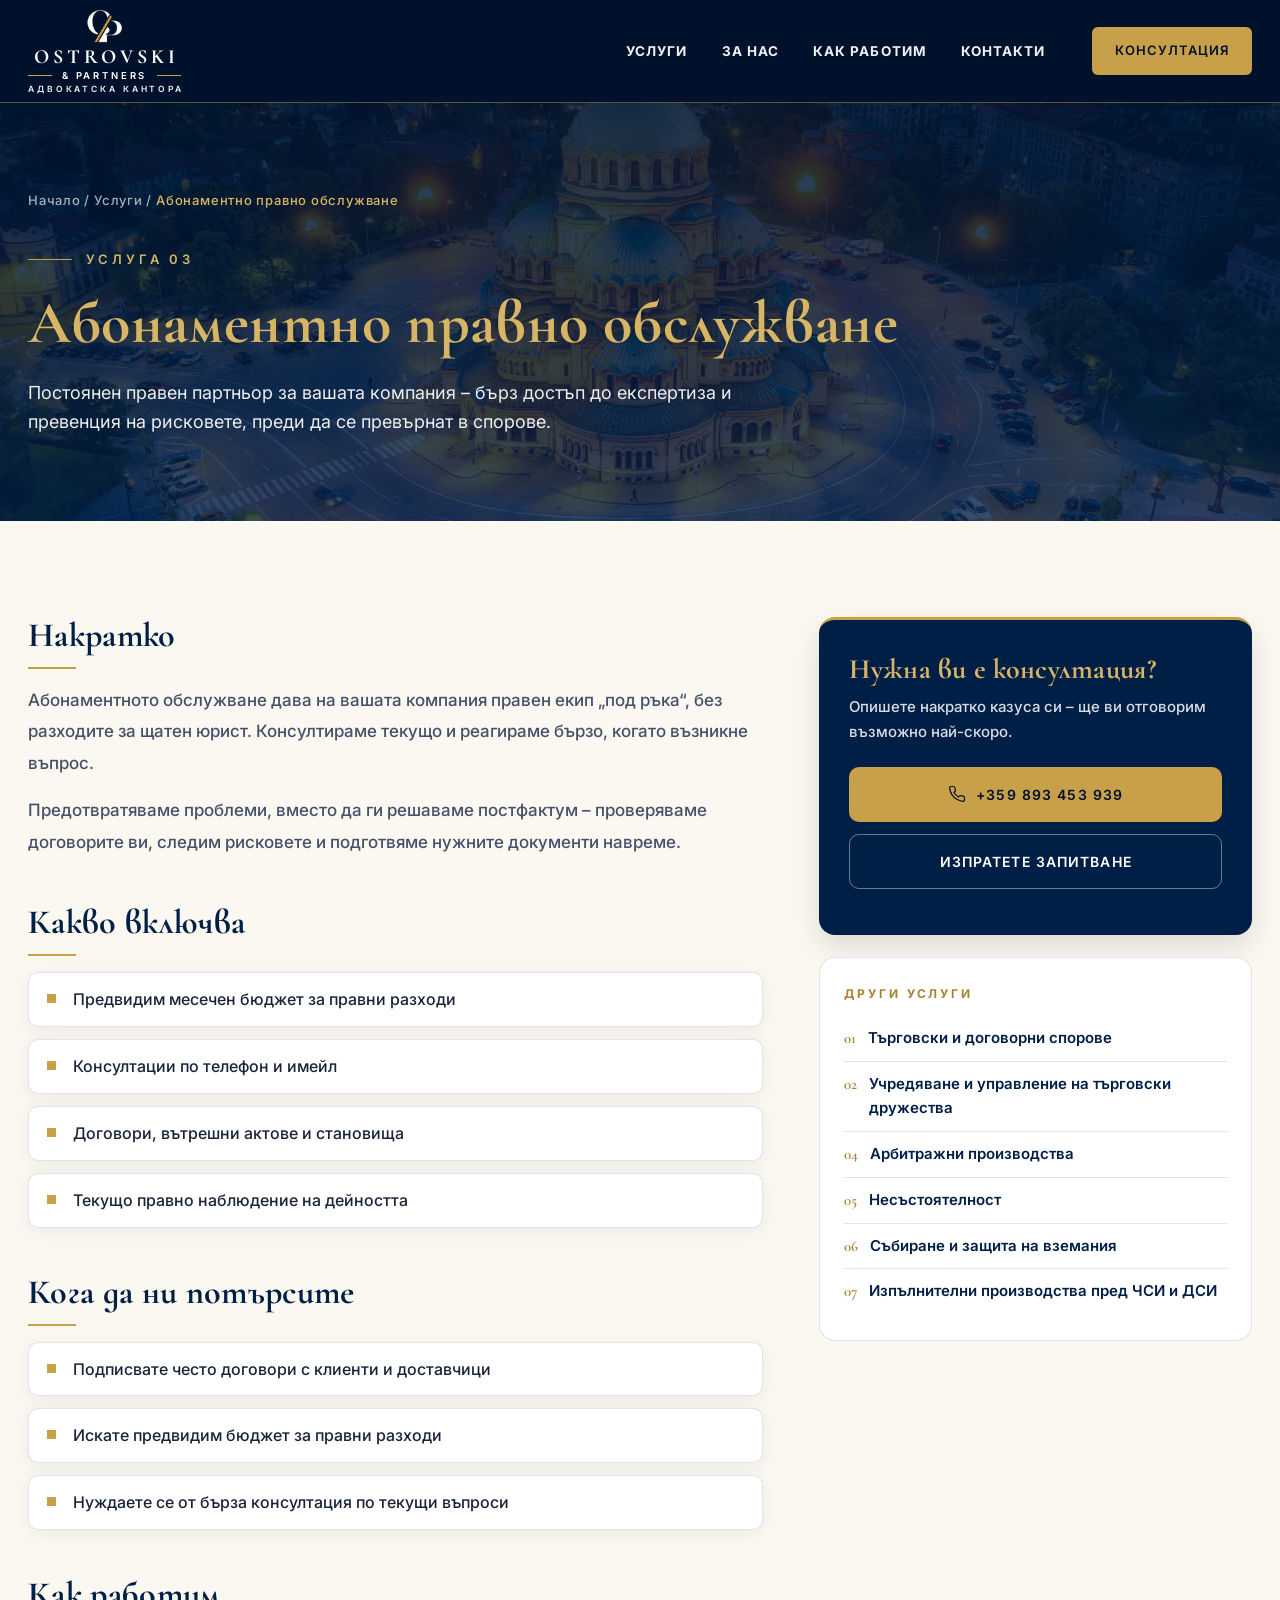
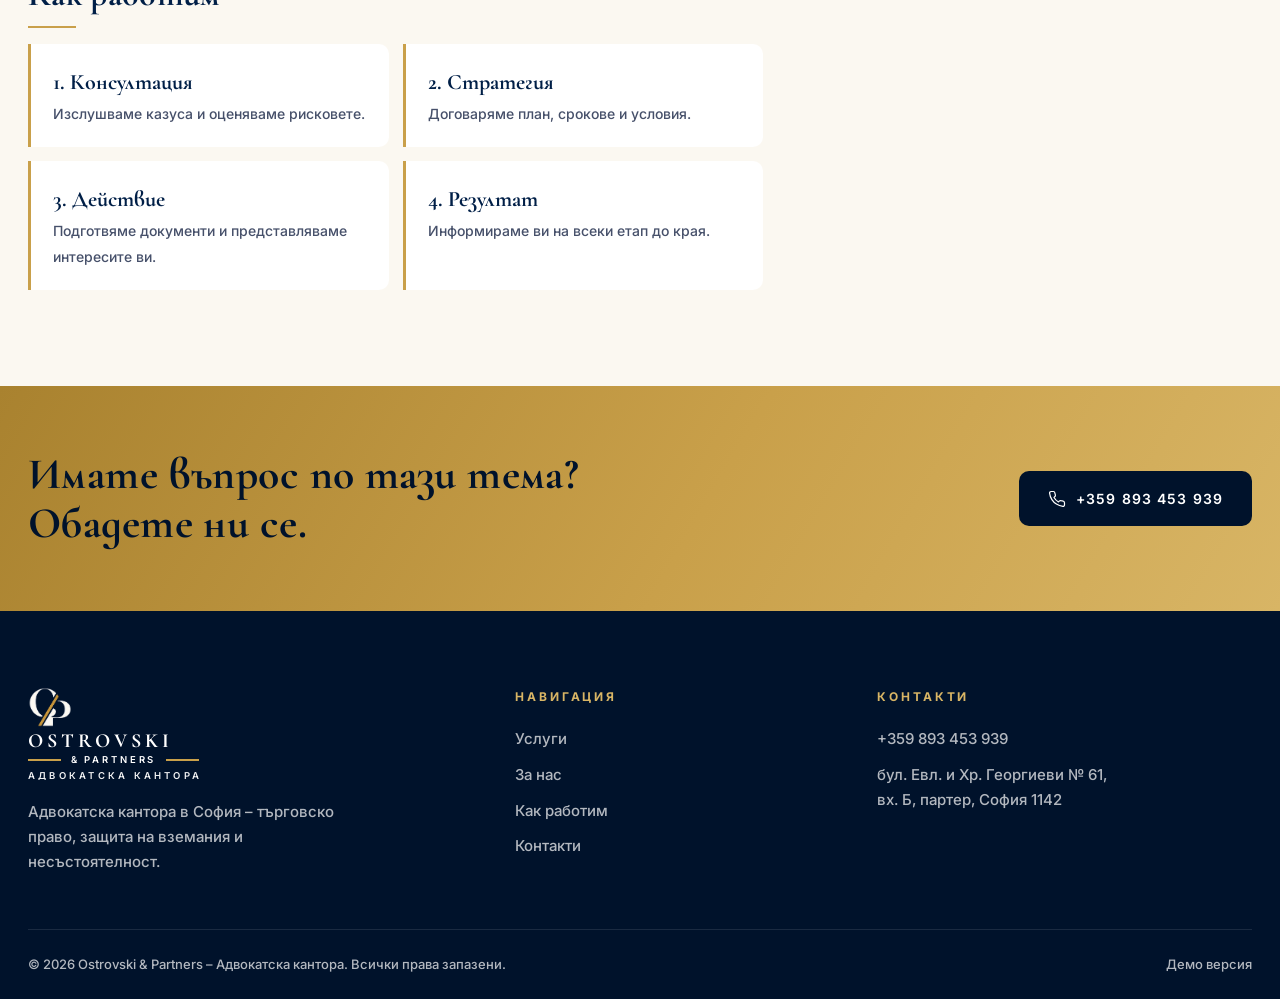
==== abonamentno-obsluzhvane.html @ cc5416cf "Add files via upload" ====
<!DOCTYPE html>
<html lang="bg">
<head>
<meta charset="UTF-8">
<meta name="viewport" content="width=device-width, initial-scale=1">
<title>Абонаментно правно обслужване – Ostrovski &amp; Partners</title>
<meta name="description" content="Постоянен правен партньор за вашата компания – бърз достъп до експертиза и превенция на рисковете, преди да се превърнат в спорове.">
<link rel="preconnect" href="https://fonts.googleapis.com">
<link rel="preconnect" href="https://fonts.gstatic.com" crossorigin>
<link href="https://fonts.googleapis.com/css2?family=Cormorant+Garamond:wght@500;600;700;800&family=Inter:wght@400;500;600;700&display=swap&subset=cyrillic" rel="stylesheet">
<link rel="stylesheet" href="assets/style.css">
</head>
<body>
<!-- SVG символи -->
<svg width="0" height="0" style="position:absolute" aria-hidden="true">
  <defs>
    <symbol id="i-phone" viewBox="0 0 24 24" fill="none" stroke="currentColor" stroke-width="1.6" stroke-linecap="round" stroke-linejoin="round"><path d="M22 16.9v3a2 2 0 0 1-2.2 2 19.8 19.8 0 0 1-8.6-3.1 19.5 19.5 0 0 1-6-6A19.8 19.8 0 0 1 2.1 4.2 2 2 0 0 1 4.1 2h3a2 2 0 0 1 2 1.7c.1 1 .4 1.9.7 2.8a2 2 0 0 1-.5 2.1L8 9.9a16 16 0 0 0 6 6l1.3-1.3a2 2 0 0 1 2.1-.4c.9.3 1.8.6 2.8.7a2 2 0 0 1 1.7 2z"/></symbol>
    <symbol id="i-pin" viewBox="0 0 24 24" fill="none" stroke="currentColor" stroke-width="1.6" stroke-linecap="round" stroke-linejoin="round"><path d="M20 10c0 6-8 12-8 12S4 16 4 10a8 8 0 0 1 16 0z"/><circle cx="12" cy="10" r="3"/></symbol>
    <symbol id="i-clock" viewBox="0 0 24 24" fill="none" stroke="currentColor" stroke-width="1.6" stroke-linecap="round" stroke-linejoin="round"><circle cx="12" cy="12" r="10"/><path d="M12 6v6l4 2"/></symbol>
    <symbol id="i-scale" viewBox="0 0 24 24" fill="none" stroke="currentColor" stroke-width="1.5" stroke-linecap="round" stroke-linejoin="round"><path d="M12 3v18M7 21h10M5 7h14"/><path d="M5 7l-3 7a3.5 3.5 0 0 0 6 0zM19 7l-3 7a3.5 3.5 0 0 0 6 0z"/></symbol>
    <symbol id="i-building" viewBox="0 0 24 24" fill="none" stroke="currentColor" stroke-width="1.5" stroke-linecap="round" stroke-linejoin="round"><path d="M4 21V5l8-3 8 3v16M2 21h20M9 9h2M13 9h2M9 13h2M13 13h2M10 21v-4h4v4"/></symbol>
    <symbol id="i-shield" viewBox="0 0 24 24" fill="none" stroke="currentColor" stroke-width="1.5" stroke-linecap="round" stroke-linejoin="round"><path d="M12 2l8 3v6c0 5-3.5 9.5-8 11-4.5-1.5-8-6-8-11V5z"/><path d="M8.5 12l2.5 2.5 4.5-5"/></symbol>
    <symbol id="i-gavel" viewBox="0 0 24 24" fill="none" stroke="currentColor" stroke-width="1.5" stroke-linecap="round" stroke-linejoin="round"><path d="M14 13l-8.5 8.5M16 16l6-6M8 8l6-6M3 11l6-6 8 8-6 6zM2 21h8"/></symbol>
    <symbol id="i-doc" viewBox="0 0 24 24" fill="none" stroke="currentColor" stroke-width="1.5" stroke-linecap="round" stroke-linejoin="round"><path d="M14 2H6a2 2 0 0 0-2 2v16a2 2 0 0 0 2 2h12a2 2 0 0 0 2-2V8z"/><path d="M14 2v6h6M8 13h8M8 17h5"/></symbol>
    <symbol id="i-coins" viewBox="0 0 24 24" fill="none" stroke="currentColor" stroke-width="1.5" stroke-linecap="round" stroke-linejoin="round"><circle cx="9" cy="9" r="6"/><path d="M15.5 7.5A6 6 0 1 1 8 16M9 7v4M7.5 8.5h3"/></symbol>
    <symbol id="i-lock" viewBox="0 0 24 24" fill="none" stroke="currentColor" stroke-width="1.5" stroke-linecap="round" stroke-linejoin="round"><rect x="4" y="10" width="16" height="11" rx="2"/><path d="M8 10V7a4 4 0 0 1 8 0v3"/></symbol>
    <symbol id="i-mail" viewBox="0 0 24 24" fill="none" stroke="currentColor" stroke-width="1.6" stroke-linecap="round" stroke-linejoin="round"><rect x="3" y="5" width="18" height="14" rx="2"/><path d="M3 7l9 6 9-6"/></symbol>
    <symbol id="i-arrow" viewBox="0 0 24 24" fill="none" stroke="currentColor" stroke-width="2" stroke-linecap="round" stroke-linejoin="round"><path d="M5 12h14M13 6l6 6-6 6"/></symbol>
    <!-- Монограма OP със златна диагонал -->
    <symbol id="mono" viewBox="0 0 100 100">
      <text x="6" y="74" font-family="'Cormorant Garamond',Georgia,serif" font-weight="700" font-size="92" fill="#fff">O</text>
      <text x="46" y="74" font-family="'Cormorant Garamond',Georgia,serif" font-weight="700" font-size="92" fill="#fff">P</text>
      <line x1="64" y1="6" x2="30" y2="96" stroke="#c9a04a" stroke-width="5.5" stroke-linecap="butt"/>
    </symbol>
  </defs>
</svg><header id="top">
  <div class="container nav">
    <a href="index.html#top" class="logo" aria-label="Ostrovski & Partners">
      <span class="logo-mark" role="img" aria-label="OP"></span>
      <span class="logo-text"><b>OSTROVSKI</b><span class="lt-p">&amp; PARTNERS</span><span class="lt-s">АДВОКАТСКА КАНТОРА</span></span>
    </a>
    <nav id="menu">
      <ul>
        <li class="has-dd"><a href="index.html#uslugi">Услуги</a><div class="dd-menu"><a href="targovski-sporove.html">Търговски и договорни спорове</a><a href="targovski-druzhestva.html">Учредяване и управление на търговски дружества</a><a href="abonamentno-obsluzhvane.html">Абонаментно правно обслужване</a><a href="arbitrazh.html">Арбитражни производства</a><a href="nesastoyatelnost.html">Несъстоятелност</a><a href="vzemania.html">Събиране и защита на вземания</a><a href="izpalnitelni-proizvodstva.html">Изпълнителни производства пред ЧСИ и ДСИ</a></div></li>
        <li><a href="index.html#za-nas">За нас</a></li>
        <li><a href="index.html#podhod">Как работим</a></li>
        <li><a href="index.html#kontakti">Контакти</a></li>
      </ul>
    </nav>
    <div class="nav-cta">
      <a class="btn btn-gold nav-btn" href="index.html#kontakti">Консултация</a>
      
      <button class="burger" id="burger" aria-label="Меню" aria-expanded="false"><span></span><span></span></button>
    </div>
  </div>
</header><main><section class="phero"><div class="container"><nav class="crumbs" aria-label="Пътека"><a href="index.html">Начало</a> / <a href="index.html#uslugi">Услуги</a> / <span>Абонаментно правно обслужване</span></nav><div class="eyebrow">Услуга 03</div><h1>Абонаментно правно обслужване</h1><p class="lead">Постоянен правен партньор за вашата компания – бърз достъп до експертиза и превенция на рисковете, преди да се превърнат в спорове.</p></div></section>
<section class="sbody"><div class="container sgrid"><article class="prose reveal"><h2>Накратко</h2><p>Абонаментното обслужване дава на вашата компания правен екип „под ръка“, без разходите за щатен юрист. Консултираме текущо и реагираме бързо, когато възникне въпрос.</p><p>Предотвратяваме проблеми, вместо да ги решаваме постфактум – проверяваме договорите ви, следим рисковете и подготвяме нужните документи навреме.</p><h2>Какво включва</h2><ul class="ticks"><li>Предвидим месечен бюджет за правни разходи</li><li>Консултации по телефон и имейл</li><li>Договори, вътрешни актове и становища</li><li>Текущо правно наблюдение на дейността</li></ul><h2>Кога да ни потърсите</h2><ul class="ticks"><li>Подписвате често договори с клиенти и доставчици</li><li>Искате предвидим бюджет за правни разходи</li><li>Нуждаете се от бърза консултация по текущи въпроси</li></ul><h2>Как работим</h2><div class="msteps"><div><b>1. Консултация</b><span>Изслушваме казуса и оценяваме рисковете.</span></div><div><b>2. Стратегия</b><span>Договаряме план, срокове и условия.</span></div><div><b>3. Действие</b><span>Подготвяме документи и представляваме интересите ви.</span></div><div><b>4. Резултат</b><span>Информираме ви на всеки етап до края.</span></div></div></article>
<aside class="side"><div class="side-card"><h3>Нужна ви е консултация?</h3><p>Опишете накратко казуса си – ще ви отговорим възможно най-скоро.</p><a class="btn btn-gold" href="tel:+359893453939"><svg width="18" height="18"><use href="#i-phone"/></svg>+359 893 453 939</a><a class="btn btn-ghost" href="index.html#kontakti">Изпратете запитване</a></div><div class="side-list"><h4>Други услуги</h4><a href="targovski-sporove.html"><span>01</span>Търговски и договорни спорове</a><a href="targovski-druzhestva.html"><span>02</span>Учредяване и управление на търговски дружества</a><a href="arbitrazh.html"><span>04</span>Арбитражни производства</a><a href="nesastoyatelnost.html"><span>05</span>Несъстоятелност</a><a href="vzemania.html"><span>06</span>Събиране и защита на вземания</a><a href="izpalnitelni-proizvodstva.html"><span>07</span>Изпълнителни производства пред ЧСИ и ДСИ</a></div></aside></div></section>
<div class="cta-band"><div class="container cta-inner"><h2>Имате въпрос по тази тема? Обадете ни се.</h2><a href="tel:+359893453939" class="btn"><svg width="18" height="18"><use href="#i-phone"/></svg>+359 893 453 939</a></div></div></main><footer>
  <div class="container">
    <div class="foot-grid">
      <div>
        <a href="index.html#top" class="logo"><span class="logo-mark" role="img" aria-label="OP"></span><span class="logo-text"><b>OSTROVSKI</b><span class="lt-p">&amp; PARTNERS</span><span class="lt-s">АДВОКАТСКА КАНТОРА</span></span></a>
        <p>Адвокатска кантора в София – търговско право, защита на вземания и несъстоятелност.</p>
      </div>
      <div>
        <h4>Навигация</h4>
        <ul>
          <li><a href="index.html#uslugi">Услуги</a></li>
          <li><a href="index.html#za-nas">За нас</a></li>
          <li><a href="index.html#podhod">Как работим</a></li>
          <li><a href="index.html#kontakti">Контакти</a></li>
        </ul>
      </div>
      <div>
        <h4>Контакти</h4>
        <ul>
          <li><a href="tel:+359893453939">+359 893 453 939</a></li>
          <li>бул. Евл. и Хр. Георгиеви № 61,<br>вх. Б, партер, София 1142</li>
        </ul>
      </div>
    </div>
    <div class="foot-bottom">
      <span>© <span id="yr">2026</span> Ostrovski &amp; Partners – Адвокатска кантора. Всички права запазени.</span>
      <span>Демо версия</span>
    </div>
  </div>
</footer>

<a class="fab" href="tel:+359893453939" aria-label="Обадете се"><svg><use href="#i-phone"/></svg></a>

<script src="assets/main.js"></script>
</body>
</html>
---- assets/style.css ----
:root{--hero-img:url(hero.jpg);--mono-img:url(logo-mark.png);--lock-img:url(lockup.png)}

:root{
  /* Палитра от логото и банера */
  --navy-950:#00122b;
  --navy-900:#001f47;
  --navy-800:#0a2c5a;
  --navy-700:#16396b;
  --gold-500:#c9a04a;
  --gold-400:#d8b565;
  --gold-600:#a9822f;
  --ivory:#fbf8f1;
  --white:#ffffff;
  --text:#1a2438;
  --muted:#5b6577;
  --line:rgba(0,31,71,.12);

  /* Токени за хедъра: цвят, плътност (тегло), яркост */
  --hdr-text:#ffffff;
  --hdr-text-soft:rgba(255,255,255,.94);
  --hdr-accent:var(--gold-400);
  --hdr-w-logo:700;
  --hdr-w-sub:600;
  --hdr-w-nav:600;
  --hdr-w-top:500;
  --hdr-w-btn:700;
  --hdr-fs-nav:13.5px;
  --hdr-fs-top:13px;
  --hdr-fs-sub:9.5px;

  /* Геометрия & Шрифтове */
  --font-sans:'Inter',system-ui,-apple-system,BlinkMacSystemFont,sans-serif;
  --font-serif:'Cormorant Garamond',Georgia,serif;
  --container-max:1280px;
  --radius-btn:10px;
  --radius-card:16px;
  --radius-pill:9999px;

  /* Динамични сенки & анимации */
  --shadow-subtle:0 4px 20px rgba(0,8,28,.06);
  --shadow-hover:0 12px 30px rgba(0,8,28,.12);
  --transition:all .2s cubic-bezier(0.4,0,0.2,1);
}
*{box-sizing:border-box;margin:0;padding:0}
html{scroll-behavior:smooth;scroll-padding-top:100px}
body{font-family:var(--font-sans);color:var(--text);background:var(--white);line-height:1.65;font-size:16px;-webkit-font-smoothing:antialiased}
img,svg{display:block;max-width:100%}
a{color:inherit;text-decoration:none}
.container{max-width:var(--container-max);margin:0 auto;padding:0 28px}
h1,h2,h3{font-family:var(--font-serif);font-weight:600;line-height:1.12;letter-spacing:.01em}

/* Бутони */
.btn{display:inline-flex;align-items:center;gap:10px;padding:15px 28px;border-radius:var(--radius-btn);font-weight:500;font-size:14px;letter-spacing:.08em;text-transform:uppercase;border:1.5px solid transparent;cursor:pointer;transition:var(--transition);font-family:var(--font-sans)}
.btn-gold{background:var(--gold-500);color:var(--navy-950)}
.btn-gold:hover{background:var(--gold-400);transform:translateY(-2px);box-shadow:var(--shadow-hover)}
.btn-ghost{border-color:rgba(255,255,255,.4);color:var(--white)}
.btn-ghost:hover{border-color:var(--gold-500);color:var(--gold-400)}
.btn-navy{background:var(--navy-900);color:var(--white)}
.btn-navy:hover{background:var(--navy-700);transform:translateY(-2px);box-shadow:var(--shadow-hover)}

/* Хедър */
header{position:fixed;top:0;left:0;right:0;z-index:50;background:var(--navy-950);border-bottom:1px solid rgba(201,160,74,.45);transition:box-shadow .25s ease}
header.scrolled{box-shadow:0 6px 24px rgba(0,8,28,.28)}
.nav{display:flex;align-items:center;justify-content:space-between;height:118px;gap:32px;transition:height .25s ease}
header.scrolled .nav{height:84px}
.logo{display:inline-flex;flex-direction:column;align-items:center;gap:5px;color:var(--hdr-text);text-align:center}
.logo-mark{margin:0;width:40px;height:36px;transition:var(--transition)}
.logo-text{display:flex;flex-direction:column;align-items:center;line-height:1}
.logo-text b{font-family:var(--font-serif);font-size:23px;font-weight:var(--hdr-w-logo);letter-spacing:.2em;margin-right:-.2em;color:var(--hdr-text)}
.logo-text .lt-p{display:flex;align-items:center;justify-content:center;gap:10px;width:100%;margin-top:5px;font-size:10.5px;font-weight:var(--hdr-w-sub);letter-spacing:.3em;color:var(--hdr-text)}
.logo-text .lt-p::before,.logo-text .lt-p::after{content:"";flex:1;height:1.5px;background:var(--gold-500)}
.logo-text .lt-s{margin-top:6px;font-size:var(--hdr-fs-sub);font-weight:var(--hdr-w-sub);letter-spacing:.34em;margin-right:-.34em;color:var(--hdr-text-soft);max-height:14px;overflow:hidden;transition:max-height .25s ease,opacity .2s ease,margin .25s ease}
header.scrolled .logo-mark{width:34px;height:31px}
header.scrolled .logo-text .lt-s{max-height:0;opacity:0;margin-top:0}
nav{margin-left:auto}
nav ul{display:flex;gap:6px;list-style:none;align-items:center}
nav ul>li>a{display:block;color:var(--hdr-text-soft);font-size:var(--hdr-fs-nav);font-weight:var(--hdr-w-nav);letter-spacing:.08em;text-transform:uppercase;position:relative;padding:47px 16px;transition:var(--transition)}
nav ul>li>a::after{content:"";position:absolute;left:16px;right:16px;bottom:37px;height:1.5px;background:var(--gold-500);transform:scaleX(0);transform-origin:left;transition:transform .25s ease}
nav ul>li>a:hover{color:var(--hdr-accent)}
nav ul>li>a:hover::after,.has-dd:hover>a::after{transform:scaleX(1)}
.nav-cta{display:flex;align-items:center;gap:14px}
.nav-btn{padding:12px 22px;font-size:13px;font-weight:var(--hdr-w-btn);border-radius:6px}
.nav-phone{display:none;color:var(--hdr-text);width:44px;height:44px;place-items:center}
.nav-phone:hover{color:var(--hdr-accent)}
.burger{display:none;background:none;border:0;color:var(--white);cursor:pointer;width:44px;height:44px}
.burger span{display:block;width:24px;height:2px;background:currentColor;margin:5px auto;transition:var(--transition)}

/* Hero */
.hero{background-size:cover!important;background-position:center 40%!important;position:relative;min-height:100vh;display:flex;align-items:center;justify-content:center;text-align:center;color:var(--white);overflow:hidden;padding:170px 0 170px;background:var(--navy-900) var(--hero-img) center/cover no-repeat}
.hero::before{content:"";position:absolute;inset:0;background:linear-gradient(180deg,rgba(0,18,43,.72) 0%,rgba(0,31,71,.42) 45%,rgba(0,18,43,.90) 100%)}
.hero-inner{position:relative;max-width:980px;margin:0 auto}
.hero-line{width:1.5px;height:72px;background:var(--gold-400);margin:0 auto 34px}
.eyebrow{display:inline-flex;align-items:center;gap:14px;color:var(--gold-400);font-size:13px;letter-spacing:.3em;text-transform:uppercase;font-weight:500;margin-bottom:26px}
.eyebrow::before{content:"";width:44px;height:1.5px;background:var(--gold-500)}
.hero .eyebrow::after{content:"";width:44px;height:1.5px;background:var(--gold-500)}
.hero h1{font-size:clamp(34px,5.4vw,70px);margin-bottom:26px;color:var(--gold-400);text-transform:uppercase;letter-spacing:.12em;font-weight:600}
.hero p.lead{font-size:18px;color:rgba(255,255,255,.85);max-width:680px;margin:0 auto 40px;font-weight:300}
.hero-actions{display:flex;gap:16px;flex-wrap:wrap;justify-content:center}

/* Лента с контакти под hero */
.strip-wrap{position:relative;z-index:3;margin-top:-84px;background:linear-gradient(180deg,transparent 0,transparent 84px,var(--ivory) 84px)}
.strip{display:grid;grid-template-columns:1fr 1.5fr auto;gap:30px;align-items:center;background:var(--white);border-radius:var(--radius-card);box-shadow:var(--shadow-hover);padding:30px 36px;border-top:3px solid var(--gold-500)}
.strip-item{display:flex;gap:16px;align-items:center}
.strip-item .ico{flex:none;width:50px;height:50px;border-radius:var(--radius-btn);background:var(--navy-900);color:var(--gold-400);display:grid;place-items:center}
.strip-item .ico svg{width:23px;height:23px}
.strip-item small{display:block;font-size:11px;letter-spacing:.22em;text-transform:uppercase;color:var(--gold-600);font-weight:600}
.strip-item a,.strip-item span{font-size:16px;color:var(--navy-900);font-weight:500;line-height:1.4;display:block}
.strip-item a:hover{color:var(--gold-600)}

/* Секции */
section{padding:110px 0}
.sec-head{text-align:center;max-width:720px;margin:0 auto 64px}
.sec-head .eyebrow{justify-content:center;margin-bottom:18px}
.sec-head .eyebrow::after{content:"";width:44px;height:1.5px;background:var(--gold-500)}
.sec-head h2{font-size:clamp(34px,4.2vw,54px);color:var(--navy-900);margin-bottom:16px}
.sec-head p{color:var(--muted);font-size:17px}
.dark .sec-head h2{color:var(--white)}
.dark .sec-head p{color:rgba(255,255,255,.7)}

/* Услуги */
#uslugi{background:var(--ivory)}
.grid-services{display:grid;grid-template-columns:repeat(12,1fr);gap:24px}
.card{grid-column:span 4;background:var(--white);border:1px solid var(--line);border-radius:var(--radius-card);padding:38px 32px;box-shadow:var(--shadow-subtle);transition:var(--transition);position:relative;overflow:hidden}
.card:nth-child(7){grid-column:4 / span 6}
.card::before{content:"";position:absolute;left:0;top:0;height:3px;width:0;background:var(--gold-500);transition:var(--transition)}
.card:hover{transform:translateY(-6px);box-shadow:var(--shadow-hover)}
.card:hover::before{width:100%}
.card .num{font-family:var(--font-serif);font-size:15px;color:var(--gold-600);letter-spacing:.2em;font-weight:600}
.card .ico{width:54px;height:54px;border-radius:var(--radius-btn);background:var(--navy-900);color:var(--gold-400);display:grid;place-items:center;margin:16px 0 22px;transition:var(--transition)}
.card:hover .ico{background:var(--gold-500);color:var(--navy-950)}
.card .ico svg{width:26px;height:26px}
.card h3{font-size:25px;color:var(--navy-900);margin-bottom:12px}
.card p{color:var(--muted);font-size:15px}


.logo-mark{display:block;flex:none;width:52px;height:48px;background:var(--mono-img) center/contain no-repeat}
.lockup{position:relative;z-index:1;display:block;width:72%;aspect-ratio:1260/880;background:var(--lock-img) center/contain no-repeat}
.about-visual{aspect-ratio:4/4.4}
.has-dd{position:relative}
.dd-menu{position:absolute;top:calc(100% - 8px);left:50%;transform:translate(-50%,10px);min-width:360px;background:var(--navy-950);border:1px solid rgba(201,160,74,.35);border-top:2px solid var(--gold-500);border-radius:0 0 var(--radius-card) var(--radius-card);padding:10px;opacity:0;visibility:hidden;transition:var(--transition);box-shadow:0 24px 48px rgba(0,8,28,.45)}
.has-dd:hover .dd-menu,.has-dd:focus-within .dd-menu{opacity:1;visibility:visible;transform:translate(-50%,0)}
.dd-menu a{display:flex;gap:14px;align-items:baseline;padding:11px 14px;border-radius:6px;font-size:14.5px;letter-spacing:.02em;text-transform:none;font-weight:500;color:var(--hdr-text-soft)}
.dd-menu a::after{display:none!important}
.dd-menu a span{font-family:var(--font-serif);color:var(--gold-500);font-weight:600;font-size:14px;letter-spacing:.12em}
.dd-menu a:hover{background:rgba(201,160,74,.12);color:var(--gold-400)}
.svc-list{max-width:940px;margin:0 auto;display:grid;gap:14px}
.svc{background:var(--white);border:1px solid var(--line);border-radius:var(--radius-card);box-shadow:var(--shadow-subtle);transition:var(--transition);position:relative;overflow:hidden}
.svc::before{content:"";position:absolute;left:0;top:0;bottom:0;width:3px;background:var(--gold-500);transform:scaleY(0);transform-origin:top;transition:transform .35s}
.svc:hover{box-shadow:var(--shadow-hover)}
.svc.open{border-color:rgba(201,160,74,.55);box-shadow:var(--shadow-hover)}
.svc.open::before{transform:scaleY(1)}
.svc-h{display:flex;align-items:center;gap:22px;width:100%;padding:24px 30px;background:none;border:0;cursor:pointer;text-align:left;font:inherit;color:inherit}
.svc .num{font-family:var(--font-serif);font-size:15px;color:var(--gold-600);letter-spacing:.2em;font-weight:600;flex:none}
.svc .ico{flex:none;width:50px;height:50px;border-radius:var(--radius-btn);background:var(--navy-900);color:var(--gold-400);display:grid;place-items:center;transition:var(--transition)}
.svc .ico svg{width:24px;height:24px}
.svc.open .ico,.svc-h:hover .ico{background:var(--gold-500);color:var(--navy-950)}
.svc .t{flex:1;font-family:var(--font-serif);font-size:25px;font-weight:600;color:var(--navy-900);line-height:1.15}
.svc .pm{flex:none;width:38px;height:38px;border-radius:50%;border:1.5px solid var(--gold-500);position:relative;transition:var(--transition)}
.svc .pm::before,.svc .pm::after{content:"";position:absolute;left:50%;top:50%;width:14px;height:1.5px;background:var(--gold-600);transform:translate(-50%,-50%);transition:var(--transition)}
.svc .pm::after{transform:translate(-50%,-50%) rotate(90deg)}
.svc.open .pm{background:var(--gold-500)}
.svc.open .pm::before,.svc.open .pm::after{background:var(--navy-950)}
.svc.open .pm::after{transform:translate(-50%,-50%) rotate(0)}
.svc-p{display:grid;grid-template-rows:0fr;transition:grid-template-rows .4s cubic-bezier(0.4,0,0.2,1)}
.svc.open .svc-p{grid-template-rows:1fr}
.svc-p>div{overflow:hidden}
.svc-b{padding:2px 30px 32px 102px}
.svc-b>p{color:var(--muted);font-size:16.5px;margin-bottom:18px;max-width:700px}
.svc-b ul{list-style:none;display:grid;grid-template-columns:1fr 1fr;gap:10px 28px;margin-bottom:26px}
.svc-b li{position:relative;padding-left:22px;font-size:15px;color:var(--text)}
.svc-b li::before{content:"";position:absolute;left:0;top:.62em;width:8px;height:8px;background:var(--gold-500)}
@media (max-width:1100px){
  nav ul>li>a{padding:47px 10px;letter-spacing:.06em}
  nav ul>li>a::after{left:10px;right:10px}
}
@media (max-width:860px){
  .nav{height:84px}
  header.scrolled .nav{height:72px}
  .logo-mark{width:34px;height:31px}
  .logo-text b{font-size:19px}
  .logo-text .lt-p{font-size:9.5px;margin-top:4px}
  .logo-text .lt-s{display:none}
  header.scrolled .logo-mark{width:28px;height:26px}
  nav{position:fixed;inset:84px 0 auto 0;margin:0;background:var(--navy-950);padding:16px 28px 28px;transform:translateY(-130%);transition:var(--transition);border-bottom:1px solid rgba(201,160,74,.4);max-height:calc(100vh - 84px);overflow-y:auto}
  nav.open{transform:none}
  nav ul{flex-direction:column;align-items:stretch;gap:0}
  nav ul>li>a{padding:15px 0;font-size:15px;border-bottom:1px solid rgba(255,255,255,.08)}
  nav ul>li>a::after{display:none}
  .dd-menu{position:static;transform:none;opacity:1;visibility:visible;min-width:0;background:transparent;border:0;box-shadow:none;padding:4px 0 8px 12px}
  .has-dd:hover .dd-menu,.has-dd:focus-within .dd-menu{transform:none}
  .dd-menu a{padding:9px 0;border-bottom:0!important;font-size:14px}
  .nav-btn{display:none}
  .nav-phone{display:grid}
  .burger{display:block}
  .fab{display:grid}
}
@media (max-width:640px){
  .svc-h{gap:14px;padding:20px 18px}.svc .num,.svc .ico{display:none}.svc .t{font-size:21px}
  .svc-b{padding:0 18px 26px}.svc-b ul{grid-template-columns:1fr}
}
/* За нас */
.about{display:grid;grid-template-columns:1fr 1fr;gap:70px;align-items:center}
.about-visual{position:relative;background:var(--navy-900);border-radius:var(--radius-card);aspect-ratio:4/4.4;display:grid;place-items:center;overflow:hidden;box-shadow:var(--shadow-hover)}
.about-visual::after{content:"";position:absolute;inset:18px;border:1px solid rgba(201,160,74,.45);border-radius:calc(var(--radius-card) - 6px)}
.about-visual svg.mono{width:46%;position:relative;z-index:1}
.about-text h2{font-size:clamp(34px,4vw,52px);color:var(--navy-900);margin:14px 0 22px}
.about-text p{color:var(--muted);margin-bottom:18px;font-size:17px}
.values{display:grid;grid-template-columns:1fr 1fr;gap:18px;margin-top:30px}
.value{padding:20px 22px;border-left:3px solid var(--gold-500);background:var(--ivory);border-radius:0 var(--radius-btn) var(--radius-btn) 0}
.value b{display:block;color:var(--navy-900);font-size:16px;margin-bottom:2px}
.value span{font-size:14px;color:var(--muted)}

/* Подход */
.dark{background:var(--navy-900);color:var(--white);position:relative;overflow:hidden}
.steps{display:grid;grid-template-columns:repeat(4,1fr);gap:0;border-top:1px solid rgba(201,160,74,.35)}
.step{padding:38px 28px 10px 0;position:relative}
.step + .step{padding-left:28px;border-left:1px solid rgba(255,255,255,.1)}
.step .n{font-family:var(--font-serif);font-size:58px;color:var(--gold-500);line-height:1;margin-bottom:14px}
.step h3{font-size:24px;margin-bottom:10px}
.step p{font-size:15px;color:rgba(255,255,255,.7)}

/* CTA лента */
.cta-band{background:linear-gradient(120deg,var(--gold-600),var(--gold-500) 55%,var(--gold-400));padding:64px 0;color:var(--navy-950)}
.cta-inner{display:flex;align-items:center;justify-content:space-between;gap:30px;flex-wrap:wrap}
.cta-inner h2{font-size:clamp(28px,3.4vw,44px);max-width:720px}
.cta-inner .btn{background:var(--navy-950);color:var(--white)}
.cta-inner .btn:hover{background:var(--navy-800);transform:translateY(-2px);box-shadow:var(--shadow-hover)}

/* Контакти */
.contact-grid{display:grid;grid-template-columns:.9fr 1.1fr;gap:56px;align-items:start}
.info-list{display:grid;gap:18px;margin:30px 0}
.info{display:flex;gap:18px;align-items:flex-start;padding:20px 22px;border:1px solid var(--line);border-radius:var(--radius-card);box-shadow:var(--shadow-subtle);transition:var(--transition);background:var(--white)}
.info:hover{box-shadow:var(--shadow-hover);transform:translateY(-3px)}
.info .ico{flex:none;width:46px;height:46px;border-radius:var(--radius-btn);background:var(--navy-900);color:var(--gold-400);display:grid;place-items:center}
.info .ico svg{width:22px;height:22px}
.info small{display:block;font-size:11px;letter-spacing:.22em;text-transform:uppercase;color:var(--gold-600);font-weight:600}
.info a,.info span.v{font-size:16px;color:var(--navy-900);font-weight:500}
.map{border-radius:var(--radius-card);overflow:hidden;box-shadow:var(--shadow-subtle);border:1px solid var(--line);height:260px}
.map iframe{width:100%;height:100%;border:0}
form{background:var(--navy-900);color:var(--white);padding:44px;border-radius:var(--radius-card);box-shadow:var(--shadow-hover)}
form h3{font-size:32px;color:var(--gold-400);margin-bottom:6px}
form > p{color:rgba(255,255,255,.7);font-size:15px;margin-bottom:26px}
.row{display:grid;grid-template-columns:1fr 1fr;gap:16px}
.field{margin-bottom:16px}
.field label{display:block;font-size:12px;letter-spacing:.14em;text-transform:uppercase;color:rgba(255,255,255,.65);margin-bottom:7px}
.field input,.field select,.field textarea{width:100%;padding:14px 16px;border-radius:var(--radius-btn);border:1px solid rgba(255,255,255,.18);background:rgba(255,255,255,.06);color:var(--white);font-family:var(--font-sans);font-size:15px;transition:var(--transition)}
.field select option{color:#000}
.field textarea{resize:vertical;min-height:130px}
.field input:focus,.field select:focus,.field textarea:focus{outline:none;border-color:var(--gold-500);background:rgba(255,255,255,.1)}
.consent{display:flex;gap:10px;font-size:13px;color:rgba(255,255,255,.65);margin:6px 0 24px;align-items:flex-start}
.consent input{margin-top:4px;accent-color:var(--gold-500)}
.form-ok{display:none;margin-top:18px;padding:14px 18px;border-radius:var(--radius-btn);background:rgba(201,160,74,.15);border:1px solid var(--gold-500);color:var(--gold-400);font-size:15px}

/* Футър */
footer{background:var(--navy-950);color:rgba(255,255,255,.7);padding:76px 0 0}
.foot-grid{display:grid;grid-template-columns:1.4fr 1fr 1.2fr;gap:50px;padding-bottom:54px}
footer h4{font-family:var(--font-sans);font-size:12px;letter-spacing:.24em;text-transform:uppercase;color:var(--gold-400);margin-bottom:20px;font-weight:600}
footer ul{list-style:none;display:grid;gap:11px;font-size:15px}
footer a{transition:var(--transition)}
footer a:hover{color:var(--gold-400)}
footer .logo{margin-bottom:20px;align-items:flex-start;text-align:left}footer .logo-text{align-items:flex-start}footer .logo-text .lt-s{max-height:none;opacity:1}
footer p{font-size:15px;max-width:340px}
.foot-bottom{border-top:1px solid rgba(255,255,255,.1);padding:24px 0;display:flex;justify-content:space-between;gap:16px;flex-wrap:wrap;font-size:13px}

/* Плаващ бутон */
.fab{position:fixed;right:22px;bottom:22px;z-index:60;width:58px;height:58px;border-radius:var(--radius-pill);background:var(--gold-500);color:var(--navy-950);display:none;place-items:center;box-shadow:var(--shadow-hover)}
.fab svg{width:26px;height:26px}

/* Анимации */
.reveal{opacity:0;transform:translateY(24px);transition:opacity .7s cubic-bezier(0.4,0,0.2,1),transform .7s cubic-bezier(0.4,0,0.2,1)}
.reveal.in{opacity:1;transform:none}
@media (prefers-reduced-motion:reduce){.reveal{opacity:1;transform:none;transition:none}html{scroll-behavior:auto}}

/* Респонсив */
@media (max-width:1060px){
  .about,.contact-grid{grid-template-columns:1fr}
  .strip{grid-template-columns:1fr 1fr}
  .strip .btn{grid-column:1 / -1;justify-content:center}
  .card{grid-column:span 6}
  .card:nth-child(7){grid-column:span 12}
  .steps{grid-template-columns:1fr 1fr}
  .step:nth-child(3){padding-left:0;border-left:0}
  .foot-grid{grid-template-columns:1fr 1fr}
}
@media (max-width:860px){
  nav{position:fixed;inset:84px 0 auto 0;background:var(--navy-950);padding:24px 28px 32px;transform:translateY(-130%);transition:var(--transition);border-bottom:1px solid rgba(201,160,74,.3)}
  nav.open{transform:none}
  nav ul{flex-direction:column;gap:6px}
  nav a{display:block;padding:12px 0;font-size:17px}
  .burger{display:block}
  .nav-cta .phone{display:none}
  header{background:rgba(0,18,43,.96)}
  .fab{display:grid}
}
@media (max-width:640px){
  section{padding:76px 0}
  .container{padding:0 20px}
  .card,.card:nth-child(7){grid-column:span 12}
  .steps{grid-template-columns:1fr}
  .step + .step{padding-left:0;border-left:0;border-top:1px solid rgba(255,255,255,.1);margin-top:20px}
  .values,.row,.strip{grid-template-columns:1fr}
  .strip{padding:26px 22px}
  .hero{padding:130px 0 150px}
  form{padding:30px 22px}
  .foot-grid{grid-template-columns:1fr}
  .logo-text b{font-size:19px}
}

.phero{position:relative;padding:190px 0 84px;color:var(--white);background:linear-gradient(180deg,rgba(0,18,43,.86),rgba(0,31,71,.78)),var(--hero-img) center 35%/cover;overflow:hidden}
.phero h1{font-size:clamp(34px,4.8vw,60px);color:var(--gold-400);max-width:900px;margin-bottom:20px}
.phero .lead{font-size:18px;color:rgba(255,255,255,.85);max-width:720px;font-weight:300}
.phero .eyebrow{margin-bottom:20px}
.crumbs{font-size:13px;letter-spacing:.06em;color:rgba(255,255,255,.65);margin-bottom:30px}
.crumbs a:hover{color:var(--gold-400)}.crumbs span{color:var(--gold-400)}
.sbody{background:var(--ivory)}
.sgrid{display:grid;grid-template-columns:1.7fr 1fr;gap:56px;align-items:start}
.prose h2{font-size:34px;color:var(--navy-900);margin:46px 0 16px}.prose h2:first-child{margin-top:0}
.prose p{color:var(--muted);font-size:17px;margin-bottom:16px}
.ticks{list-style:none;display:grid;gap:12px;margin:6px 0 6px}
.ticks li{position:relative;padding:14px 18px 14px 44px;background:var(--white);border:1px solid var(--line);border-radius:var(--radius-btn);color:var(--text);font-size:16px}
.ticks li::before{content:"";position:absolute;left:18px;top:21px;width:9px;height:9px;background:var(--gold-500)}
.msteps{display:grid;grid-template-columns:1fr 1fr;gap:14px;margin-top:6px}
.msteps div{padding:20px 22px;border-left:3px solid var(--gold-500);background:var(--white);border-radius:0 var(--radius-btn) var(--radius-btn) 0}
.msteps b{display:block;font-family:var(--font-serif);font-size:22px;color:var(--navy-900)}.msteps span{font-size:14px;color:var(--muted)}
.side{position:sticky;top:108px;display:grid;gap:22px}
.side-card{background:var(--navy-900);color:var(--white);padding:34px 30px;border-radius:var(--radius-card);box-shadow:var(--shadow-hover);border-top:3px solid var(--gold-500)}
.side-card h3{font-size:28px;color:var(--gold-400);margin-bottom:10px}.side-card p{font-size:15px;color:rgba(255,255,255,.75);margin-bottom:22px}
.side-card .btn{width:100%;justify-content:center;margin-bottom:12px;padding:15px 16px}
.side-list{background:var(--white);border:1px solid var(--line);border-radius:var(--radius-card);padding:26px 24px}
.side-list h4{font-size:12px;letter-spacing:.24em;text-transform:uppercase;color:var(--gold-600);margin-bottom:12px}
.side-list a{display:flex;gap:12px;padding:10px 0;border-bottom:1px solid var(--line);font-size:15px;color:var(--navy-900);transition:var(--transition)}
.side-list a:last-child{border:0}.side-list a:hover{color:var(--gold-600);padding-left:6px}
.side-list a span{font-family:var(--font-serif);color:var(--gold-600);font-weight:600}
a.card{display:block;color:inherit}
.card .more{display:inline-flex;align-items:center;gap:8px;margin-top:18px;font-size:13px;letter-spacing:.1em;text-transform:uppercase;font-weight:600;color:var(--gold-600)}
.card .more svg{width:16px;height:16px;transition:var(--transition)}.card:hover .more svg{transform:translateX(5px)}
@media (max-width:1060px){.sgrid{grid-template-columns:1fr}.side{position:static}}
@media (max-width:640px){.phero{padding:130px 0 60px}.msteps{grid-template-columns:1fr}.prose h2{font-size:28px}}

/* Лого: фиксирани размери, без отрязване при скрол */
header .nav{height:124px;padding-top:6px;padding-bottom:6px}
header.scrolled .nav{height:96px}
.logo{flex:none;overflow:visible}
.logo-mark{width:44px;height:40px;flex:none}
header.scrolled .logo-mark{width:36px;height:33px}
.logo-text,.logo-text b{overflow:visible}
@media (max-width:860px){
  header .nav{height:88px}
  header.scrolled .nav{height:78px}
  .logo-mark{width:34px;height:31px}
  header.scrolled .logo-mark{width:30px;height:27px}
  nav{inset:88px 0 auto 0;max-height:calc(100vh - 88px)}
}

/* ===== Малко по-плътен шрифт навсякъде + по-изискани описания на услугите ===== */
:root{--muted:#46506a;--hdr-w-nav:700}
body{font-weight:500}
h1,h2,h3{font-weight:700}
.hero h1{font-weight:700}
.hero p.lead,.phero .lead{font-weight:400;color:rgba(255,255,255,.92)}
.sec-head p{font-weight:500}
.eyebrow,.btn{font-weight:600}
.dd-menu a{font-weight:600}
.strip-item a,.strip-item span,.info a,.info span.v{font-weight:600}

/* Карти с услуги */
.card{padding:40px 34px}
.card h3{font-weight:700;line-height:1.18;letter-spacing:.005em}
.card p{font-size:15.5px;line-height:1.7;font-weight:500;color:var(--muted)}
.card .num{font-weight:700}
.card .more{font-weight:700}

/* Разгъваеми услуги */
.svc .t{font-weight:700}
.svc .num{font-weight:700}
.svc-b>p{font-weight:500;line-height:1.75;color:var(--muted)}
.svc-b li{font-weight:500;line-height:1.55}

/* Страници на услугите */
.prose h2{font-weight:700;padding-bottom:14px;position:relative}
.prose h2::after{content:"";position:absolute;left:0;bottom:0;width:48px;height:2px;background:var(--gold-500)}
.prose p{font-weight:500;line-height:1.85;color:var(--muted)}
.ticks li{font-weight:500;line-height:1.55;box-shadow:var(--shadow-subtle);transition:var(--transition)}
.ticks li:hover{border-color:rgba(201,160,74,.55);transform:translateX(4px)}
.msteps b{font-weight:700}
.msteps span{font-weight:500;line-height:1.6}
.side-card p{font-weight:500;color:rgba(255,255,255,.85)}
.side-list a{font-weight:600}
.side-list h4,footer h4{font-weight:700}
.crumbs{font-weight:500}
footer p,footer li,footer a{font-weight:500}

/* Лого: винаги пълно – със знак и всички надписи, на всички устройства */
header .nav,header.scrolled .nav{height:118px}
header .logo-mark,header.scrolled .logo-mark{width:44px;height:40px}
header .logo-text .lt-s,header.scrolled .logo-text .lt-s{display:block;max-height:14px;opacity:1;margin-top:6px}
@media (max-width:860px){
  header .nav,header.scrolled .nav{height:92px;gap:12px}
  nav{inset:92px 0 auto 0;max-height:calc(100vh - 92px)}
  header .logo-mark,header.scrolled .logo-mark{width:30px;height:27px}
  .logo-text b{font-size:18px}
  .logo-text .lt-p{font-size:9px;margin-top:4px}
  header .logo-text .lt-s,header.scrolled .logo-text .lt-s{font-size:8px;letter-spacing:.24em;margin-right:-.24em;margin-top:5px;max-height:12px}
}
@media (max-width:360px){
  .container{padding:0 16px}
  .logo-text b{font-size:16px}
  header .logo-text .lt-s,header.scrolled .logo-text .lt-s{font-size:7px;letter-spacing:.18em}
}
html,body{overflow-x:hidden}

/* Хедър: малко по-компактен, логото – една идея по-малко */
header .nav,header.scrolled .nav{height:102px}
header .logo-mark,header.scrolled .logo-mark{width:38px;height:34px}
.logo{gap:4px}
.logo-text b{font-size:20px}
.logo-text .lt-p{font-size:9.5px;margin-top:4px}
header .logo-text .lt-s,header.scrolled .logo-text .lt-s{font-size:8.5px;margin-top:5px;max-height:12px}
nav ul>li>a{padding:40px 14px}
nav ul>li>a::after{bottom:31px}
@media (max-width:860px){
  header .nav,header.scrolled .nav{height:80px}
  nav{inset:80px 0 auto 0;max-height:calc(100vh - 80px)}
  header .logo-mark,header.scrolled .logo-mark{width:26px;height:24px}
  .logo-text b{font-size:16px}
  .logo-text .lt-p{font-size:8px;margin-top:3px}
  header .logo-text .lt-s,header.scrolled .logo-text .lt-s{font-size:7px;letter-spacing:.22em;margin-right:-.22em;margin-top:4px;max-height:10px}
  nav ul>li>a{padding:15px 0}
}

/* Снимка в секция „За нас“ */
.about-visual{display:block}
.about-photo{position:absolute;inset:0;width:100%;height:100%;object-fit:cover;object-position:center top}
.about-visual::after{z-index:2}

/* Услуги: компактни кутийки – 2 реда на десктоп (4 + 3) */
.grid-services{gap:18px}
.card{padding:26px 24px 24px;display:flex;flex-direction:column}
.card .num{position:absolute;top:22px;right:22px;font-size:14px;opacity:.8}
.card .ico{width:46px;height:46px;margin:0 0 16px}
.card .ico svg{width:23px;height:23px}
.card h3{font-size:21px;margin-bottom:8px}
.card p{font-size:14.5px;line-height:1.6}
.card .more{margin-top:auto;padding-top:14px;font-size:12px}
@media (min-width:1061px){
  .card{grid-column:span 3}
  .card:nth-child(n+5){grid-column:span 4}
  .card:nth-child(7){grid-column:span 4}
}
@media (max-width:1060px) and (min-width:641px){
  .card{grid-column:span 6}
  .card:nth-child(7){grid-column:span 12}
}
@media (max-width:640px){
  .card,.card:nth-child(7){grid-column:span 12}
  .card{padding:22px 20px}
}
a.card{display:flex;flex-direction:column}

/* Услуги: 3 + 3 равни кутии и широк акцентен банер за 7-ма услуга */
.grid-services{gap:22px}
@media (min-width:1061px){
  .card,.card:nth-child(n+5){grid-column:span 4}
  .card{padding:32px 30px 28px;border-radius:14px}
  .card h3{font-size:22px;min-height:2.4em}
  .card:nth-child(7){grid-column:1 / -1;display:grid;grid-template-columns:auto 1fr auto;column-gap:30px;align-items:center;padding:32px 40px;background:linear-gradient(120deg,var(--navy-950),var(--navy-900));border-color:rgba(201,160,74,.45)}
  .card:nth-child(7)::before{width:100%;height:2px}
  .card:nth-child(7) .num{display:none}
  .card:nth-child(7) .ico{grid-column:1;grid-row:1 / span 2;margin:0;width:64px;height:64px;background:var(--gold-500);color:var(--navy-950)}
  .card:nth-child(7) .ico svg{width:30px;height:30px}
  .card:nth-child(7) h3{grid-column:2;grid-row:1;color:#fff;font-size:24px;min-height:0;margin:0 0 6px}
  .card:nth-child(7) p{grid-column:2;grid-row:2;color:rgba(255,255,255,.78);max-width:680px;margin:0}
  .card:nth-child(7) .more{grid-column:3;grid-row:1 / span 2;margin:0;padding:0;white-space:nowrap;color:var(--gold-400)}
}
@media (max-width:1060px) and (min-width:641px){
  .card:nth-child(7){grid-column:1 / -1}
}

/* Услуги: по-плътен и по-контрастен текст */
.card h3{font-weight:800;color:#00122b;letter-spacing:.003em}
.card p{font-size:16.5px;line-height:1.65;font-weight:600;color:#1c2b45}
.card .num{font-weight:800;color:#a97d22;opacity:1}
.card .more{font-weight:800;font-size:12.5px;color:#9a6f14}
.card:nth-child(7) h3{color:#fff;font-weight:800}
.card:nth-child(7) p{color:#fff;font-weight:600}
.card:nth-child(7) .more{color:#f0cc7a}

/* ===== Responsive + разстояния ===== */
html{-webkit-text-size-adjust:100%}
img,svg,iframe{max-width:100%}
.card h3{min-height:0}
.card:nth-child(7){background:linear-gradient(120deg,var(--navy-950),var(--navy-900));border-color:rgba(201,160,74,.45)}
.card:nth-child(7) .ico{background:var(--gold-500);color:var(--navy-950)}
.card:nth-child(7) .num{color:var(--gold-400)}
section{padding:96px 0}
.sec-head{margin-bottom:48px}
.contact-grid{align-items:stretch}
.contact-grid>div:first-child{display:flex;flex-direction:column;gap:18px}
.contact-grid>div:first-child .info-list{margin:0}
.contact-grid>div:first-child .map{flex:1;height:auto;min-height:240px}
@media (max-width:1060px) and (min-width:641px){
  .card:nth-child(7){display:grid;grid-template-columns:auto 1fr auto;column-gap:24px;align-items:center;padding:26px 30px}
  .card:nth-child(7) .num{display:none}
  .card:nth-child(7) .ico{grid-column:1;grid-row:1 / span 2;margin:0}
  .card:nth-child(7) h3{grid-column:2;grid-row:1;color:#fff;margin:0 0 6px}
  .card:nth-child(7) p{grid-column:2;grid-row:2;color:#fff;margin:0}
  .card:nth-child(7) .more{grid-column:3;grid-row:1 / span 2;margin:0;padding:0;white-space:nowrap;color:#f0cc7a}
  section{padding:80px 0}
  .contact-grid>div:first-child .map{height:260px;flex:none}
}
@media (max-width:860px){
  .field input,.field select,.field textarea{font-size:16px}
  .btn{min-height:48px}
}
@media (max-width:640px){
  section{padding:58px 0}
  .sec-head{margin-bottom:32px}
  .sec-head h2{font-size:clamp(28px,8vw,34px)}
  .hero{min-height:min(92svh,760px);padding:116px 0 124px}
  .hero-line{height:46px;margin-bottom:22px}
  .hero h1{letter-spacing:.08em;margin-bottom:20px}
  .hero p.lead{font-size:16.5px;margin-bottom:28px}
  .hero-actions{gap:12px}
  .hero-actions .btn{width:100%;justify-content:center}
  .strip-wrap{margin-top:-70px}
  .strip{gap:20px}
  .about{gap:32px}
  .about-visual{aspect-ratio:4/3.5;max-height:420px}
  .row{grid-template-columns:1fr;gap:0}
  .contact-grid{gap:30px}
  .contact-grid>div:first-child .map{height:230px;flex:none;min-height:0}
  .cta-band{padding:46px 0}
  .cta-band .btn{width:100%;justify-content:center}
  footer{padding-top:50px}
  .foot-grid{gap:32px;padding-bottom:34px}
  .foot-bottom{flex-direction:column;gap:6px}
  .phero{padding:112px 0 44px}
}
@media (max-width:380px){
  .card p{font-size:16px}
  .hero h1{font-size:30px}
}

/* Hero: по-четим текст върху снимката */
.hero::before{background:linear-gradient(180deg,rgba(0,18,43,.80) 0%,rgba(0,24,56,.66) 45%,rgba(0,18,43,.94) 100%)}
.hero-inner{isolation:isolate}
.hero-inner::before{content:"";position:absolute;z-index:-1;inset:-40px -60px;background:radial-gradient(ellipse at center,rgba(0,12,32,.62) 0%,rgba(0,12,32,.38) 55%,transparent 75%);pointer-events:none}
.hero .eyebrow{font-weight:700;color:#e6c47a;text-shadow:0 1px 10px rgba(0,0,0,.7)}
.hero h1{color:#e9c571;font-weight:700;text-shadow:0 2px 4px rgba(0,0,0,.55),0 6px 28px rgba(0,0,0,.7)}
.hero p.lead{color:#fff;font-weight:600;font-size:19px;line-height:1.7;text-shadow:0 1px 3px rgba(0,0,0,.75),0 3px 18px rgba(0,0,0,.7)}
@media (max-width:640px){
  .hero p.lead{font-size:17.5px;font-weight:600}
  .hero-inner::before{inset:-30px -24px}
}

/* Форма: състояния */
.btn[disabled]{opacity:.65;cursor:wait}
.form-err{display:none;margin-top:18px;padding:14px 18px;border-radius:var(--radius-btn);background:rgba(220,80,80,.14);border:1px solid #e07a7a;color:#ffd4d4;font-size:15px;line-height:1.55;font-weight:500}
.form-err a{color:#fff;text-decoration:underline;font-weight:700}
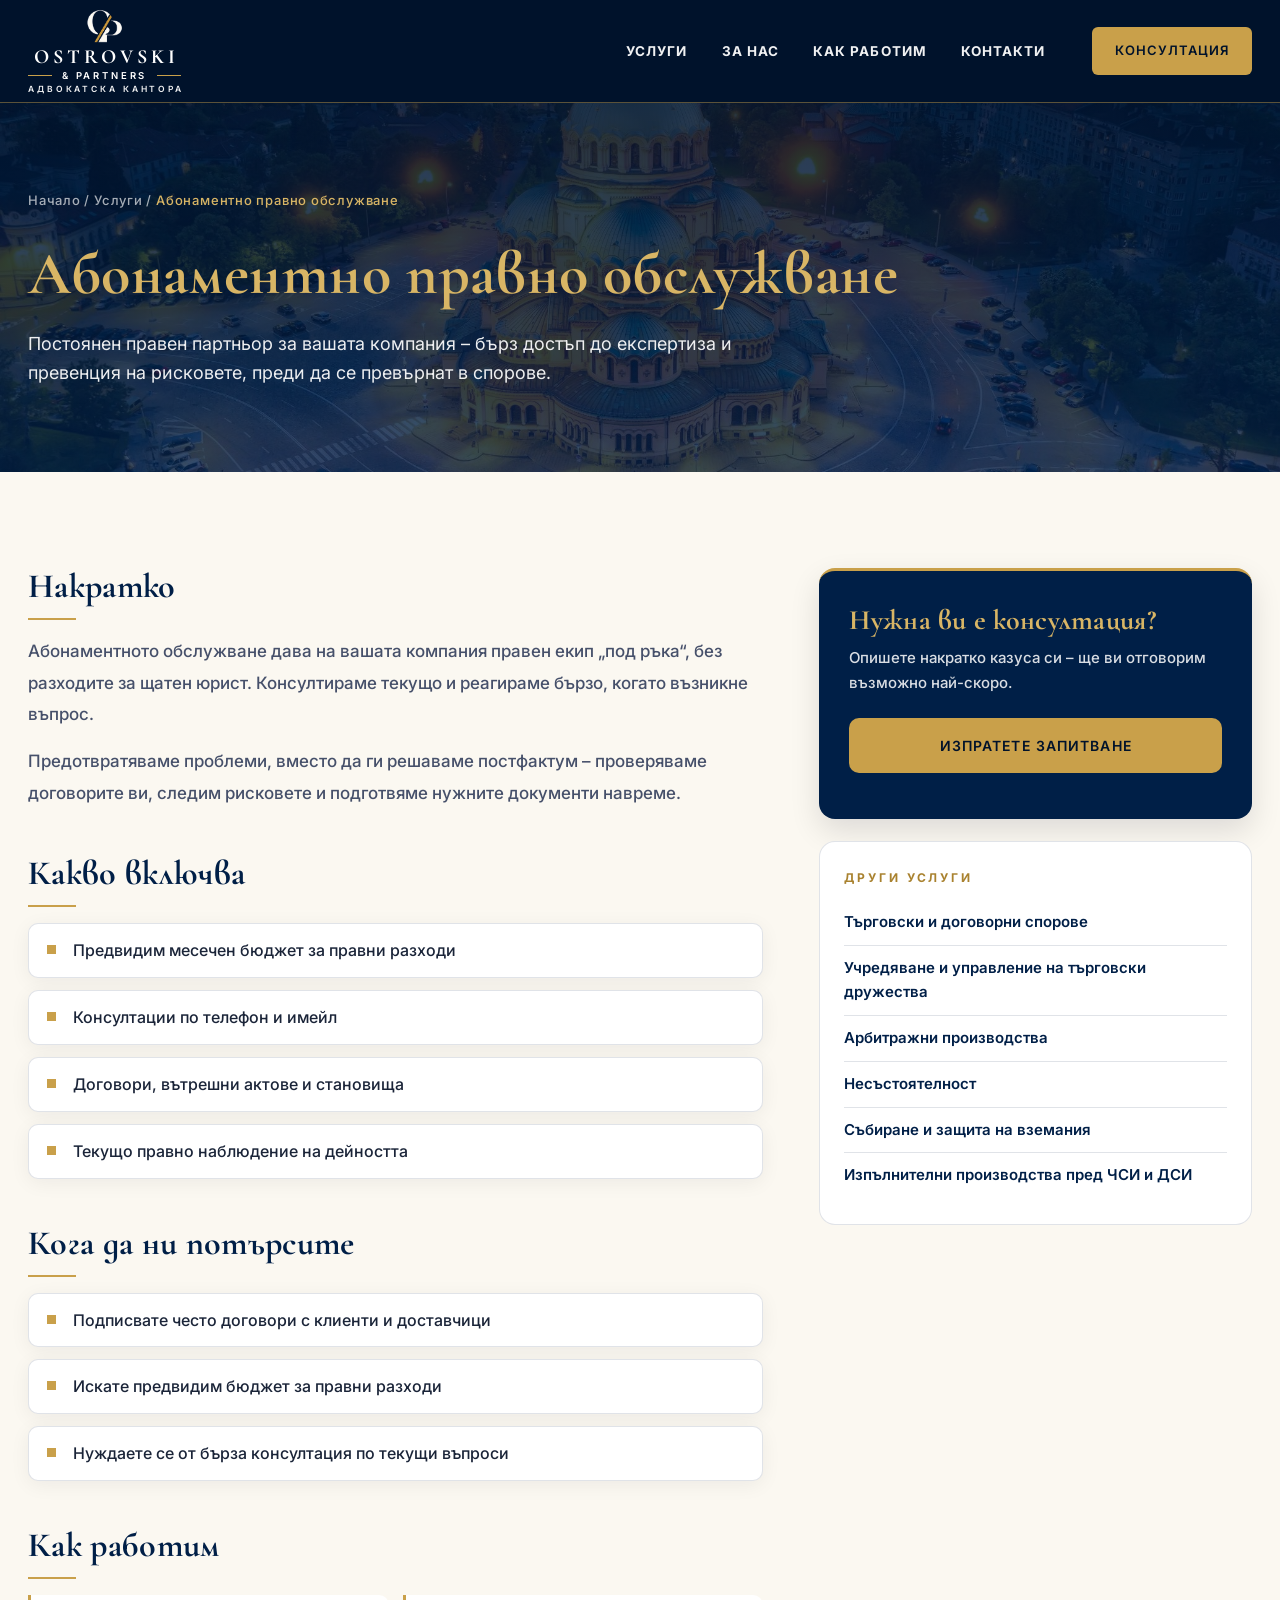
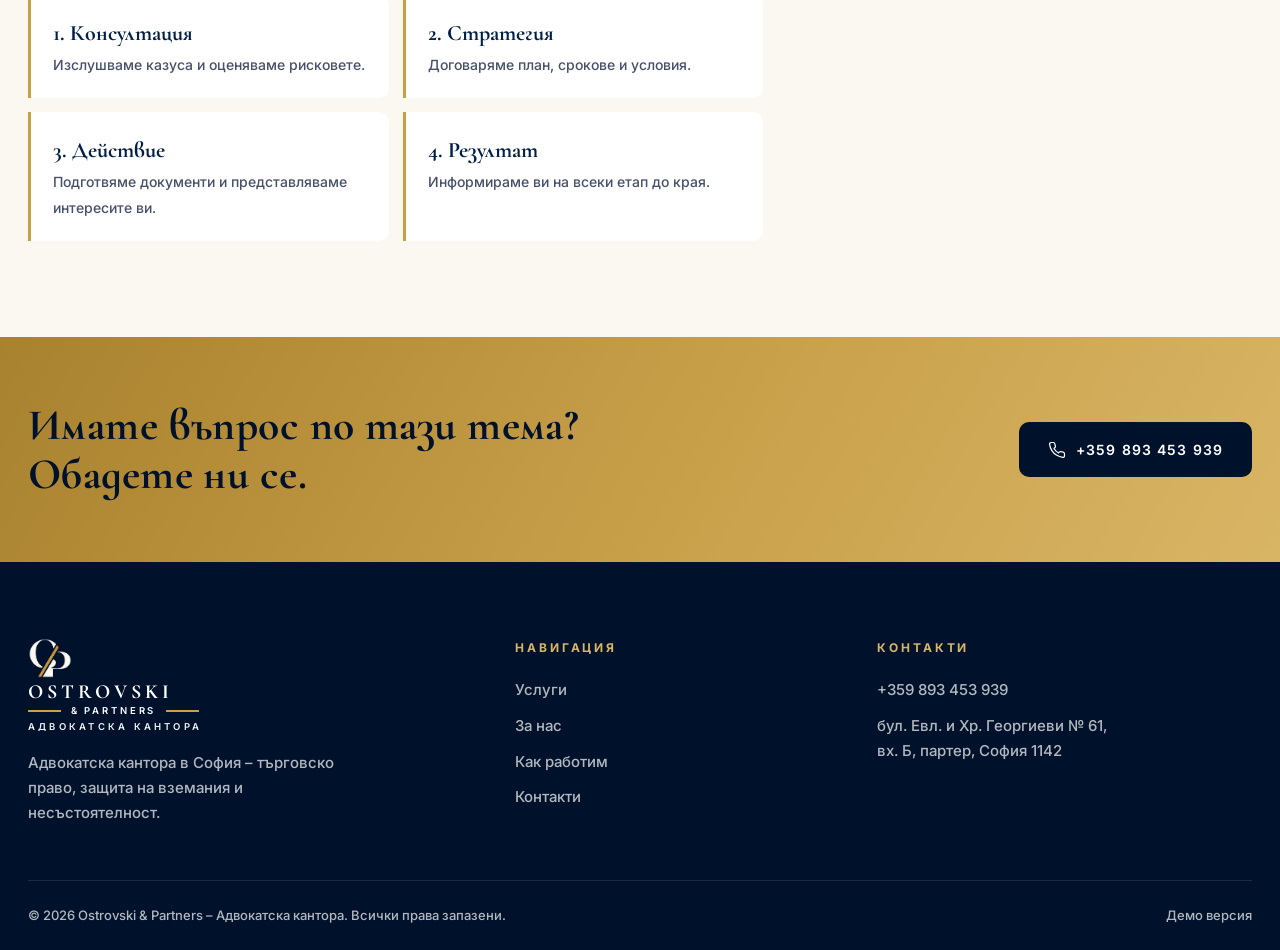
==== commit 33c47576: "Add files via upload" ====
--- a/abonamentno-obsluzhvane.html
+++ b/abonamentno-obsluzhvane.html
@@ -53,9 +53,9 @@
       <button class="burger" id="burger" aria-label="Меню" aria-expanded="false"><span></span><span></span></button>
     </div>
   </div>
-</header><main><section class="phero"><div class="container"><nav class="crumbs" aria-label="Пътека"><a href="index.html">Начало</a> / <a href="index.html#uslugi">Услуги</a> / <span>Абонаментно правно обслужване</span></nav><div class="eyebrow">Услуга 03</div><h1>Абонаментно правно обслужване</h1><p class="lead">Постоянен правен партньор за вашата компания – бърз достъп до експертиза и превенция на рисковете, преди да се превърнат в спорове.</p></div></section>
+</header><main><section class="phero"><div class="container"><nav class="crumbs" aria-label="Пътека"><a href="index.html">Начало</a> / <a href="index.html#uslugi">Услуги</a> / <span>Абонаментно правно обслужване</span></nav><h1>Абонаментно правно обслужване</h1><p class="lead">Постоянен правен партньор за вашата компания – бърз достъп до експертиза и превенция на рисковете, преди да се превърнат в спорове.</p></div></section>
 <section class="sbody"><div class="container sgrid"><article class="prose reveal"><h2>Накратко</h2><p>Абонаментното обслужване дава на вашата компания правен екип „под ръка“, без разходите за щатен юрист. Консултираме текущо и реагираме бързо, когато възникне въпрос.</p><p>Предотвратяваме проблеми, вместо да ги решаваме постфактум – проверяваме договорите ви, следим рисковете и подготвяме нужните документи навреме.</p><h2>Какво включва</h2><ul class="ticks"><li>Предвидим месечен бюджет за правни разходи</li><li>Консултации по телефон и имейл</li><li>Договори, вътрешни актове и становища</li><li>Текущо правно наблюдение на дейността</li></ul><h2>Кога да ни потърсите</h2><ul class="ticks"><li>Подписвате често договори с клиенти и доставчици</li><li>Искате предвидим бюджет за правни разходи</li><li>Нуждаете се от бърза консултация по текущи въпроси</li></ul><h2>Как работим</h2><div class="msteps"><div><b>1. Консултация</b><span>Изслушваме казуса и оценяваме рисковете.</span></div><div><b>2. Стратегия</b><span>Договаряме план, срокове и условия.</span></div><div><b>3. Действие</b><span>Подготвяме документи и представляваме интересите ви.</span></div><div><b>4. Резултат</b><span>Информираме ви на всеки етап до края.</span></div></div></article>
-<aside class="side"><div class="side-card"><h3>Нужна ви е консултация?</h3><p>Опишете накратко казуса си – ще ви отговорим възможно най-скоро.</p><a class="btn btn-gold" href="tel:+359893453939"><svg width="18" height="18"><use href="#i-phone"/></svg>+359 893 453 939</a><a class="btn btn-ghost" href="index.html#kontakti">Изпратете запитване</a></div><div class="side-list"><h4>Други услуги</h4><a href="targovski-sporove.html"><span>01</span>Търговски и договорни спорове</a><a href="targovski-druzhestva.html"><span>02</span>Учредяване и управление на търговски дружества</a><a href="arbitrazh.html"><span>04</span>Арбитражни производства</a><a href="nesastoyatelnost.html"><span>05</span>Несъстоятелност</a><a href="vzemania.html"><span>06</span>Събиране и защита на вземания</a><a href="izpalnitelni-proizvodstva.html"><span>07</span>Изпълнителни производства пред ЧСИ и ДСИ</a></div></aside></div></section>
+<aside class="side"><div class="side-card"><h3>Нужна ви е консултация?</h3><p>Опишете накратко казуса си – ще ви отговорим възможно най-скоро.</p><a class="btn btn-gold" href="index.html#kontakti">Изпратете запитване</a></div><div class="side-list"><h4>Други услуги</h4><a href="targovski-sporove.html">Търговски и договорни спорове</a><a href="targovski-druzhestva.html">Учредяване и управление на търговски дружества</a><a href="arbitrazh.html">Арбитражни производства</a><a href="nesastoyatelnost.html">Несъстоятелност</a><a href="vzemania.html">Събиране и защита на вземания</a><a href="izpalnitelni-proizvodstva.html">Изпълнителни производства пред ЧСИ и ДСИ</a></div></aside></div></section>
 <div class="cta-band"><div class="container cta-inner"><h2>Имате въпрос по тази тема? Обадете ни се.</h2><a href="tel:+359893453939" class="btn"><svg width="18" height="18"><use href="#i-phone"/></svg>+359 893 453 939</a></div></div></main><footer>
   <div class="container">
     <div class="foot-grid">
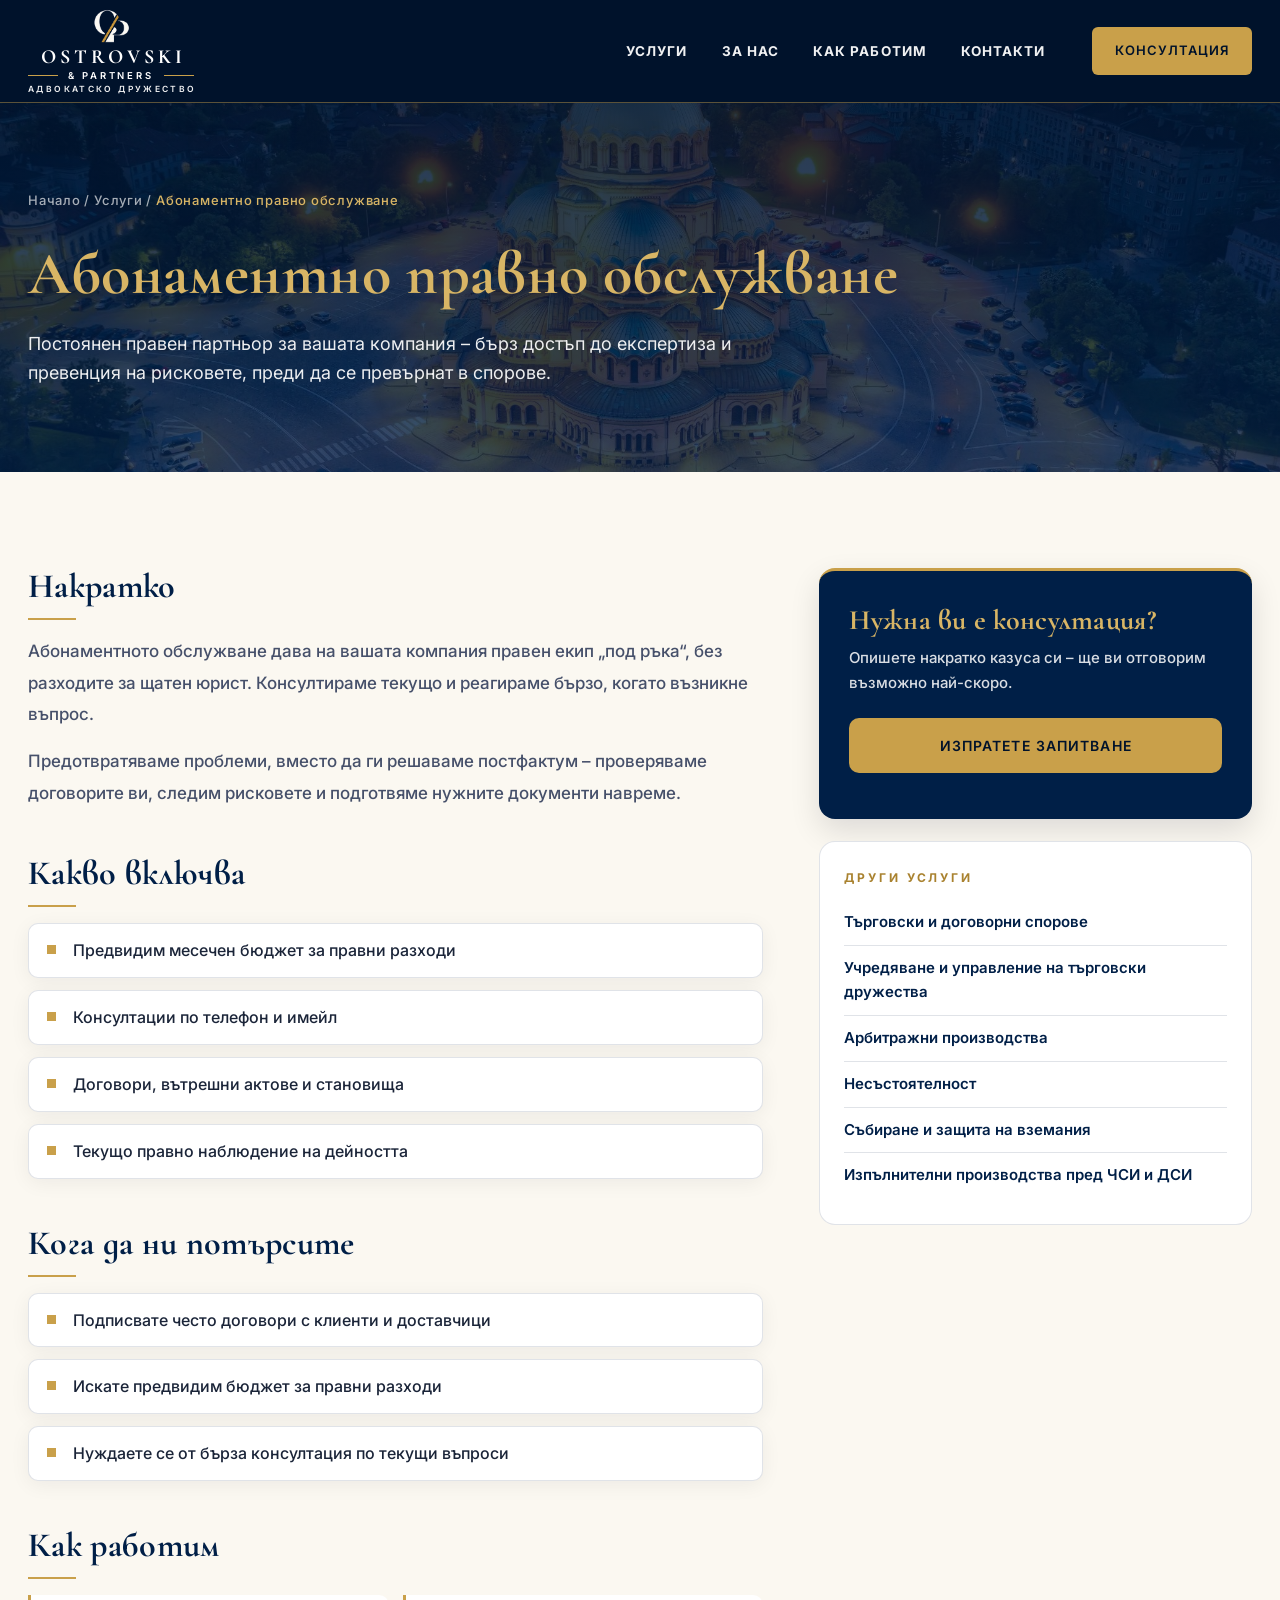
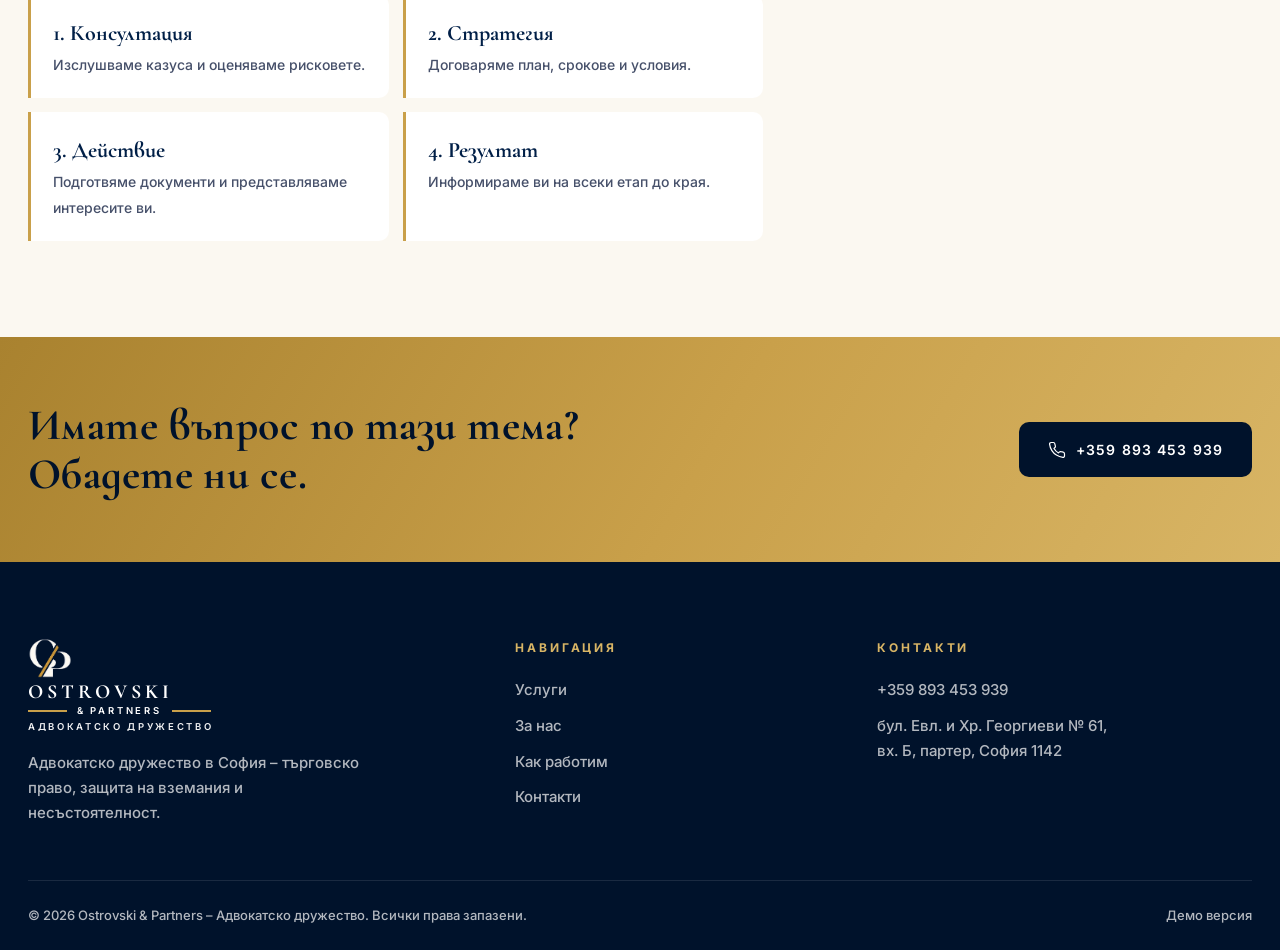
==== commit 8af145af: "Add files via upload" ====
--- a/abonamentno-obsluzhvane.html
+++ b/abonamentno-obsluzhvane.html
@@ -37,7 +37,7 @@
   <div class="container nav">
     <a href="index.html#top" class="logo" aria-label="Ostrovski & Partners">
       <span class="logo-mark" role="img" aria-label="OP"></span>
-      <span class="logo-text"><b>OSTROVSKI</b><span class="lt-p">&amp; PARTNERS</span><span class="lt-s">АДВОКАТСКА КАНТОРА</span></span>
+      <span class="logo-text"><b>OSTROVSKI</b><span class="lt-p">&amp; PARTNERS</span><span class="lt-s">АДВОКАТСКО ДРУЖЕСТВО</span></span>
     </a>
     <nav id="menu">
       <ul>
@@ -60,8 +60,8 @@
   <div class="container">
     <div class="foot-grid">
       <div>
-        <a href="index.html#top" class="logo"><span class="logo-mark" role="img" aria-label="OP"></span><span class="logo-text"><b>OSTROVSKI</b><span class="lt-p">&amp; PARTNERS</span><span class="lt-s">АДВОКАТСКА КАНТОРА</span></span></a>
-        <p>Адвокатска кантора в София – търговско право, защита на вземания и несъстоятелност.</p>
+        <a href="index.html#top" class="logo"><span class="logo-mark" role="img" aria-label="OP"></span><span class="logo-text"><b>OSTROVSKI</b><span class="lt-p">&amp; PARTNERS</span><span class="lt-s">АДВОКАТСКО ДРУЖЕСТВО</span></span></a>
+        <p>Адвокатско дружество в София – търговско право, защита на вземания и несъстоятелност.</p>
       </div>
       <div>
         <h4>Навигация</h4>
@@ -81,7 +81,7 @@
       </div>
     </div>
     <div class="foot-bottom">
-      <span>© <span id="yr">2026</span> Ostrovski &amp; Partners – Адвокатска кантора. Всички права запазени.</span>
+      <span>© <span id="yr">2026</span> Ostrovski &amp; Partners – Адвокатско дружество. Всички права запазени.</span>
       <span>Демо версия</span>
     </div>
   </div>
--- a/assets/style.css
+++ b/assets/style.css
@@ -69,7 +69,7 @@
 .logo-text b{font-family:var(--font-serif);font-size:23px;font-weight:var(--hdr-w-logo);letter-spacing:.2em;margin-right:-.2em;color:var(--hdr-text)}
 .logo-text .lt-p{display:flex;align-items:center;justify-content:center;gap:10px;width:100%;margin-top:5px;font-size:10.5px;font-weight:var(--hdr-w-sub);letter-spacing:.3em;color:var(--hdr-text)}
 .logo-text .lt-p::before,.logo-text .lt-p::after{content:"";flex:1;height:1.5px;background:var(--gold-500)}
-.logo-text .lt-s{margin-top:6px;font-size:var(--hdr-fs-sub);font-weight:var(--hdr-w-sub);letter-spacing:.34em;margin-right:-.34em;color:var(--hdr-text-soft);max-height:14px;overflow:hidden;transition:max-height .25s ease,opacity .2s ease,margin .25s ease}
+.logo-text .lt-s{margin-top:6px;font-size:var(--hdr-fs-sub);font-weight:var(--hdr-w-sub);letter-spacing:.28em;margin-right:-.28em;color:var(--hdr-text-soft);max-height:14px;overflow:hidden;transition:max-height .25s ease,opacity .2s ease,margin .25s ease}
 header.scrolled .logo-mark{width:34px;height:31px}
 header.scrolled .logo-text .lt-s{max-height:0;opacity:0;margin-top:0}
 nav{margin-left:auto}
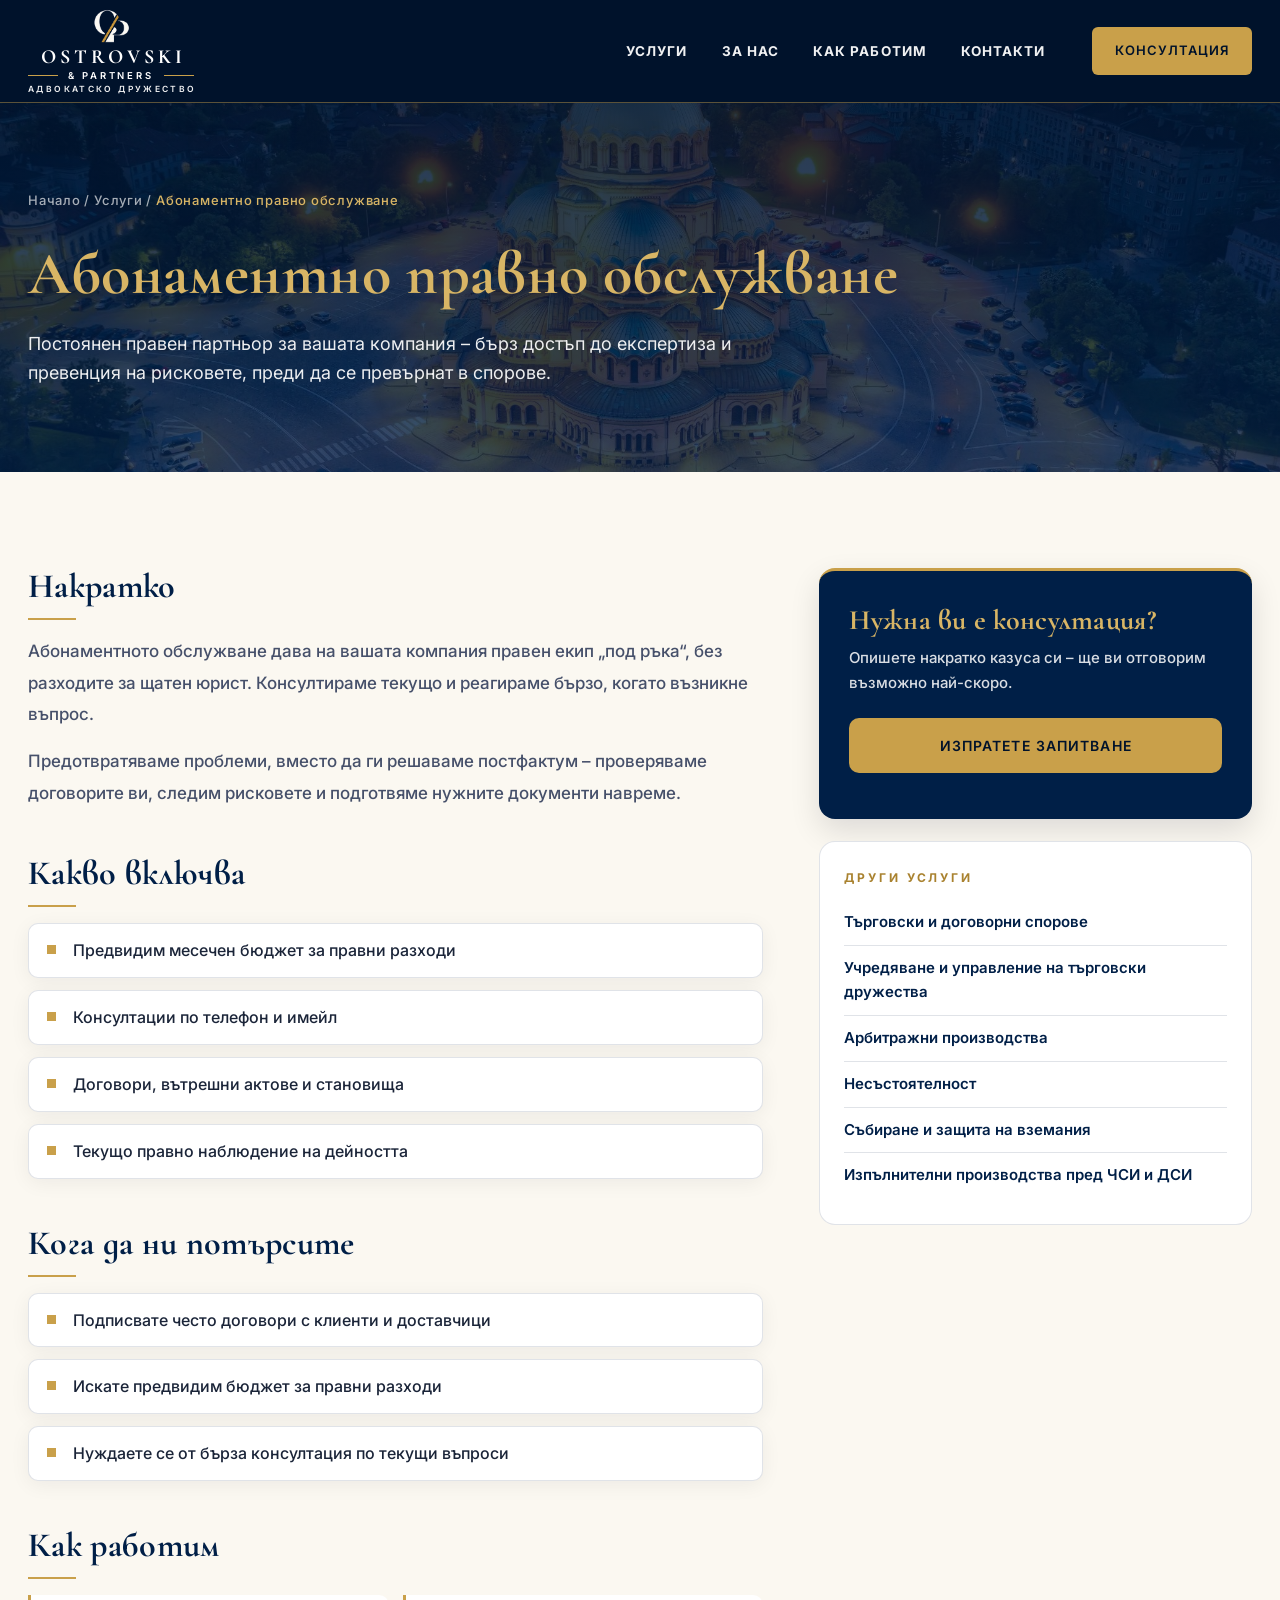
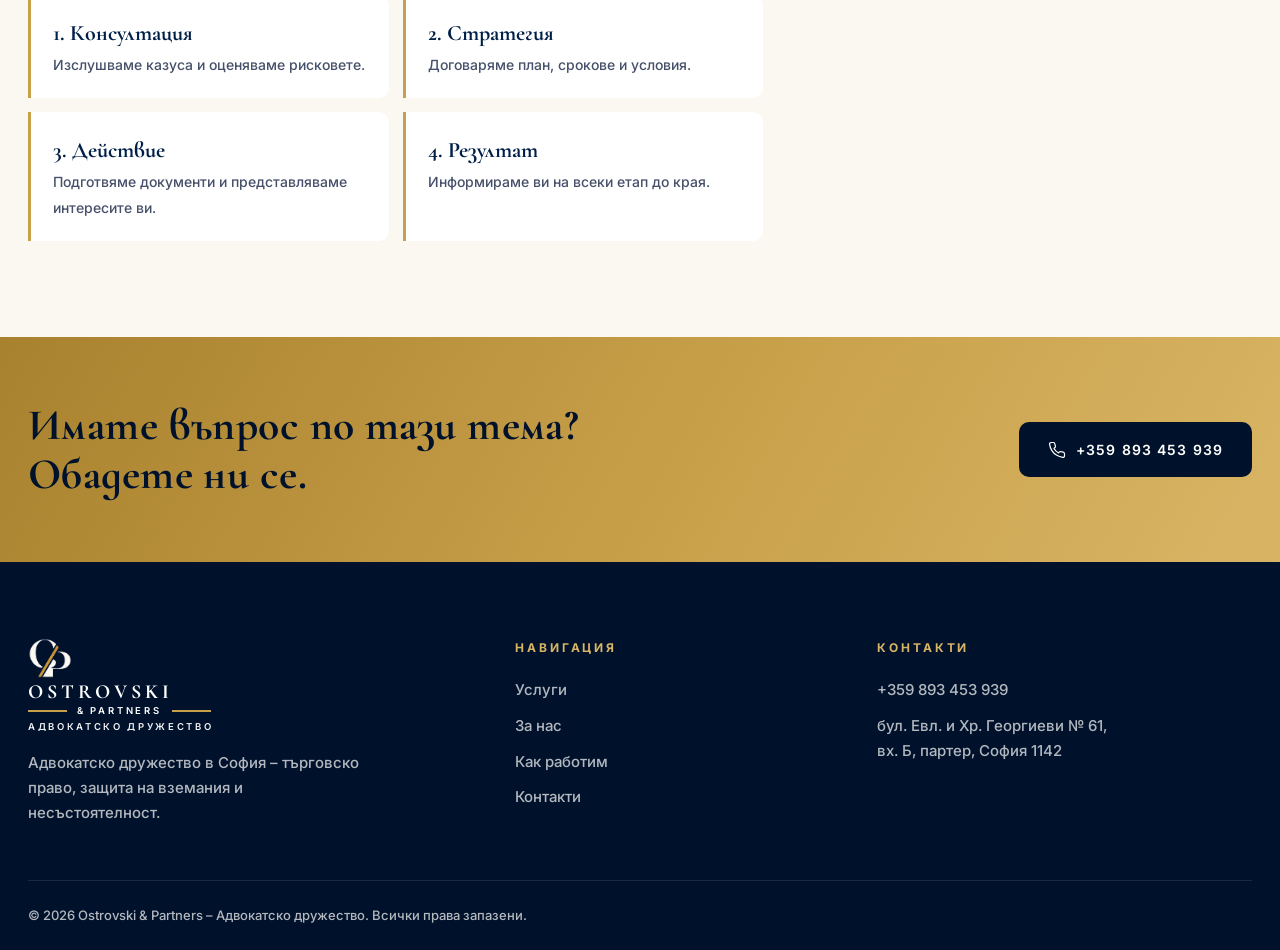
==== commit f9de4a9e: "Add files via upload" ====
--- a/abonamentno-obsluzhvane.html
+++ b/abonamentno-obsluzhvane.html
@@ -82,7 +82,6 @@
     </div>
     <div class="foot-bottom">
       <span>© <span id="yr">2026</span> Ostrovski &amp; Partners – Адвокатско дружество. Всички права запазени.</span>
-      <span>Демо версия</span>
     </div>
   </div>
 </footer>
